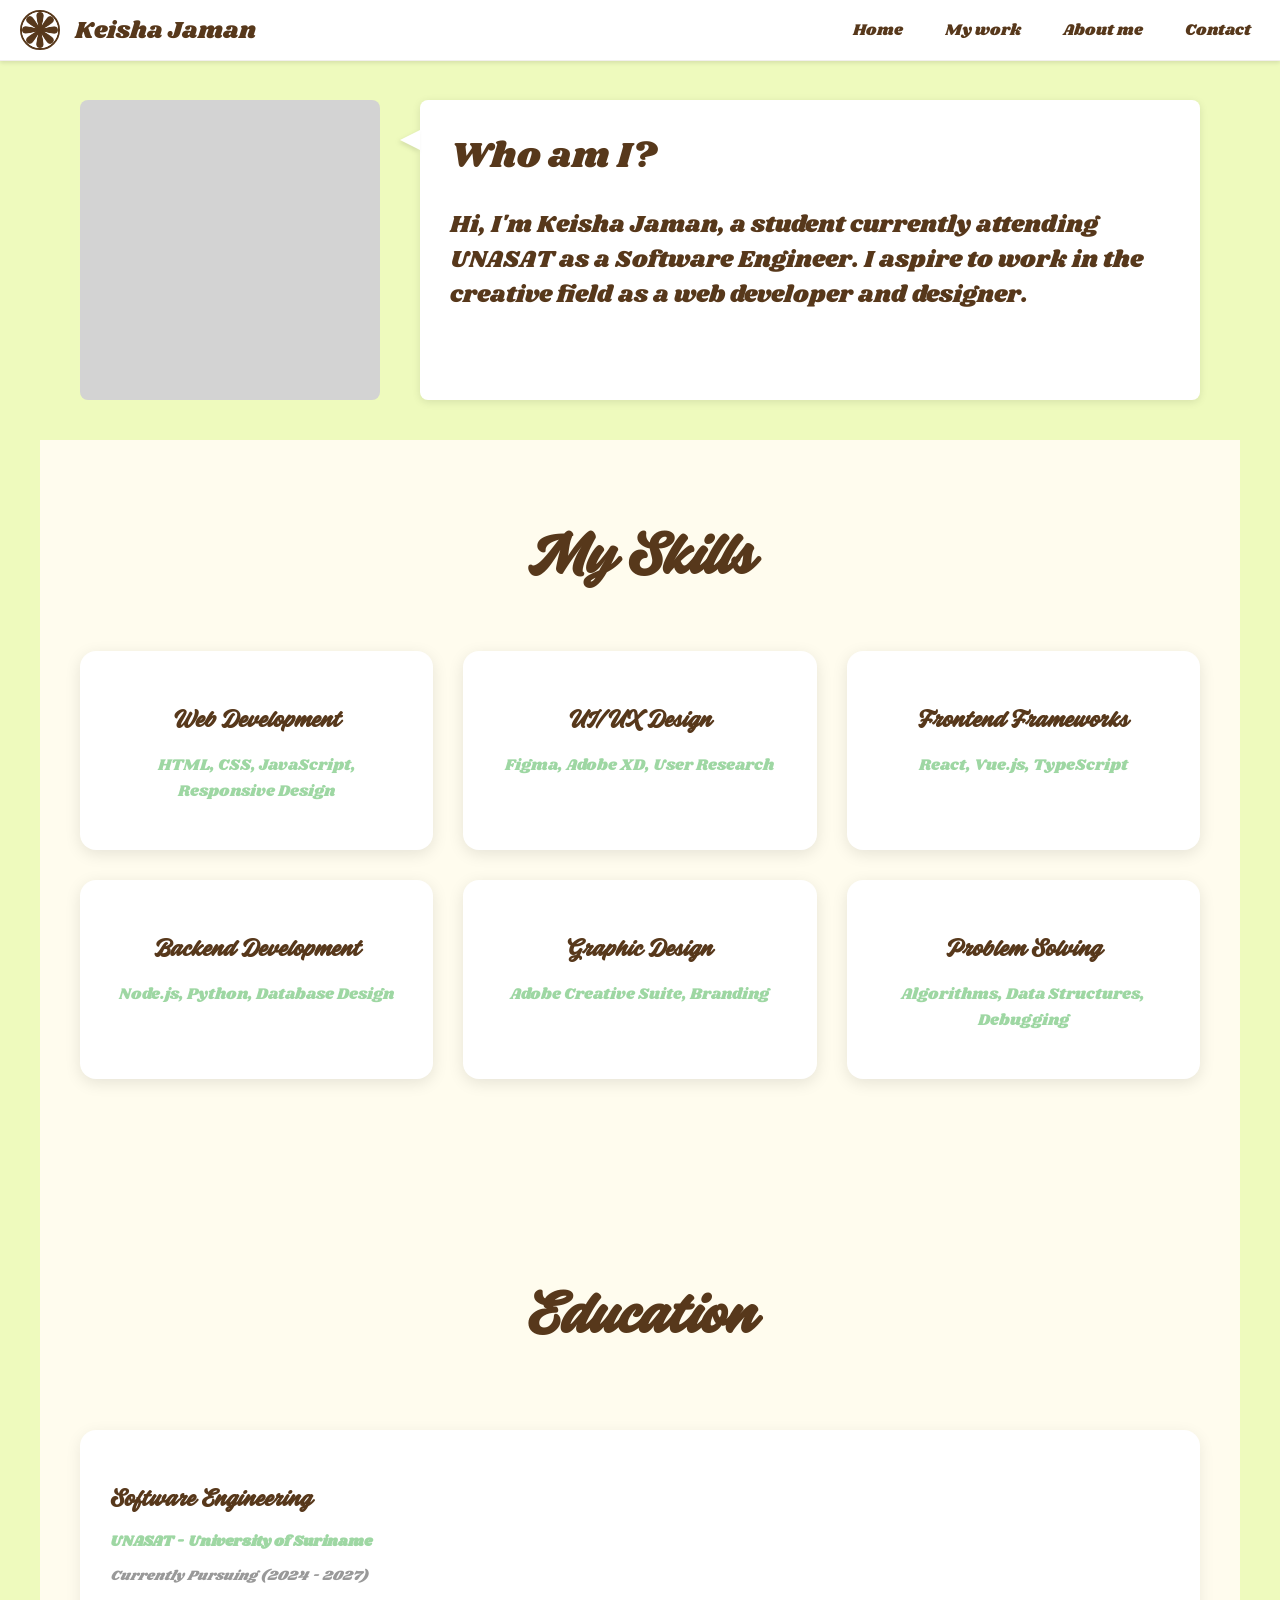
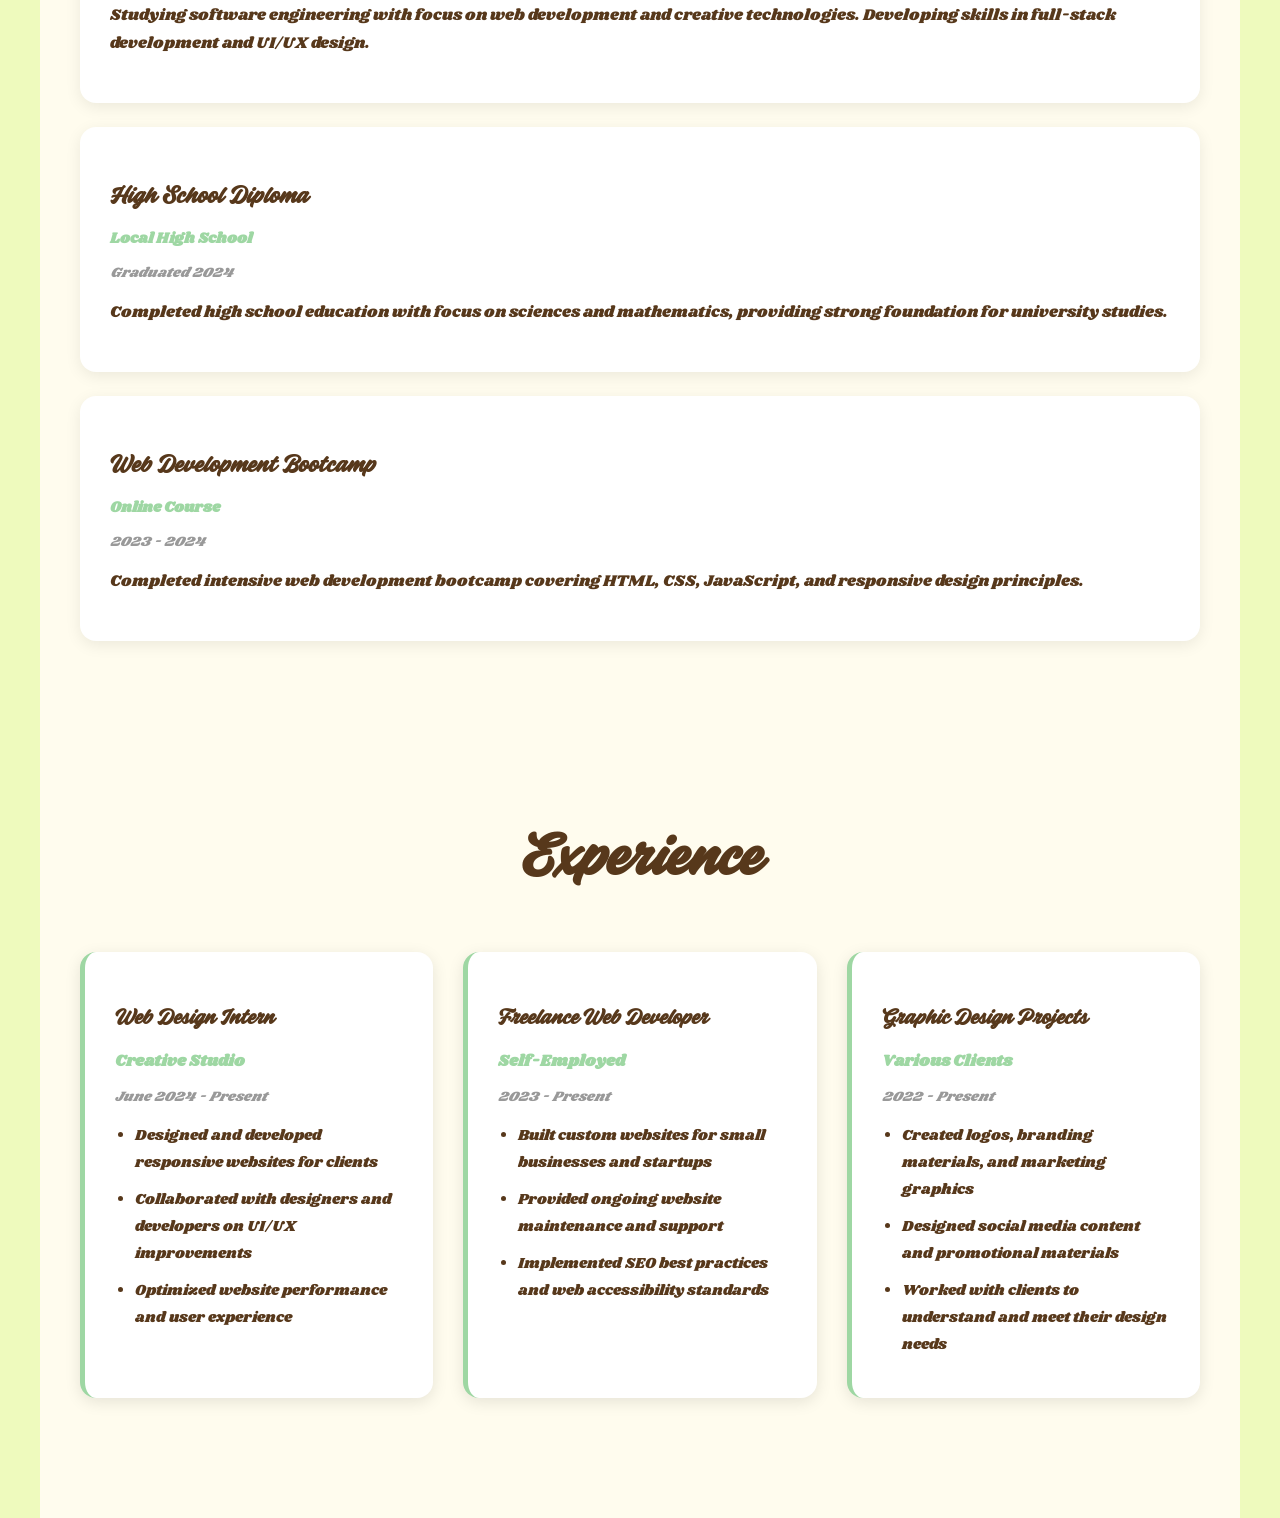
==== about.html @ 43ae3f3a "webchanges" ====
<!DOCTYPE html>
<!-- Declares this as an HTML5 document -->

<html lang="en">
  <!-- Main HTML element with language set to English -->
  <head>
    <!-- Head section: Contains metadata and links to external resources -->
    <meta charset="UTF-8" />
    <!-- Sets character encoding to UTF-8 for proper text display -->
    <meta name="viewport" content="width=device-width, initial-scale=1.0" />
    <!-- Makes the page responsive on mobile devices -->
    <title>About me</title>
    <!-- Sets the page title shown in the browser tab -->
    <link rel="stylesheet" href="../css/main.css" />
    <!-- Links to the main CSS stylesheet for styling -->
    <link rel="stylesheet" href="../css/about.css" />
    <!-- Links to the about page CSS stylesheet for styling -->
    <link rel="preconnect" href="https://fonts.googleapis.com">
    <!-- Preconnects to Google Fonts for faster loading -->
    <link rel="preconnect" href="https://fonts.gstatic.com" crossorigin>
    <!-- Preconnects to Google Fonts CDN -->
    <link href="https://fonts.googleapis.com/css2?family=Shrikhand&display=swap" rel="stylesheet">
    <!-- Imports Google Fonts for custom typography -->
    <link rel="preload" as="font" href="../font/Fineday/Fineday/Fineday-StyleOne.ttf" type="font/ttf" crossorigin>
  </head>

  <body>
    <!-- Main content area of the page -->
    <header>
      <!-- Navigation header that stays at the top of all pages -->
      <div class="header-content">
        <!-- Container for profile image and name -->
        <img src="../img/logo (2).png" alt="Profile" class="header-image" />
        <!-- Profile picture (placeholder - add your image src) -->
        <div class="header-text">Keisha Jaman</div>
        <!-- Your name displayed in the header -->
      </div>
      <nav class="header-buttons">
        <!-- Navigation menu with clickable buttons -->
        <button>Home</button>
        <!-- Links to the home page -->
        <button>My work</button>
        <!-- Links to the portfolio/work page -->
        <button>About me</button>
        <!-- Links to the about page -->
        <button>Contact</button>
        <!-- Links to the contact page -->
      </nav>
    </header>
    <!-- Main about content area -->
    <div class="about-container">
      <div class="about-picture-placeholder"></div>
      <div class="about-text-block">
        <div class="About-text">Who am I?</div>
        <p>Hi, I'm Keisha Jaman, a student currently attending UNASAT as a Software Engineer. I aspire to work in the creative field as a web developer and designer.</p>
      </div>
    </div>

    <!-- Skills Section -->
    <div class="section-container">
      <div class="section-title">My Skills</div>
      <div class="skills-grid">
        <div class="skill-card">
          <h3 class="skill-name">Web Development</h3>
          <p class="skill-description">HTML, CSS, JavaScript, Responsive Design</p>
        </div>
        <div class="skill-card">
          <h3 class="skill-name">UI/UX Design</h3>
          <p class="skill-description">Figma, Adobe XD, User Research</p>
        </div>
        <div class="skill-card">
          <h3 class="skill-name">Frontend Frameworks</h3>
          <p class="skill-description">React, Vue.js, TypeScript</p>
        </div>
        <div class="skill-card">
          <h3 class="skill-name">Backend Development</h3>
          <p class="skill-description">Node.js, Python, Database Design</p>
        </div>
        <div class="skill-card">
          <h3 class="skill-name">Graphic Design</h3>
          <p class="skill-description">Adobe Creative Suite, Branding</p>
        </div>
        <div class="skill-card">
          <h3 class="skill-name">Problem Solving</h3>
          <p class="skill-description">Algorithms, Data Structures, Debugging</p>
        </div>
      </div>
    </div>

    <!-- Education Section -->
    <div class="section-container">
      <div class="section-title">Education</div>
      <div class="timeline">
        <div class="timeline-item">
          <div class="timeline-marker"></div>
          <div class="timeline-content">
            <h3 class="timeline-title">Software Engineering</h3>
            <p class="timeline-institution">UNASAT - University of Suriname</p>
            <p class="timeline-date">Currently Pursuing (2024 - 2027)</p>
            <p class="timeline-description">Studying software engineering with focus on web development and creative technologies. Developing skills in full-stack development and UI/UX design.</p>
          </div>
        </div>

        <div class="timeline-item">
          <div class="timeline-marker"></div>
          <div class="timeline-content">
            <h3 class="timeline-title">High School Diploma</h3>
            <p class="timeline-institution">Local High School</p>
            <p class="timeline-date">Graduated 2024</p>
            <p class="timeline-description">Completed high school education with focus on sciences and mathematics, providing strong foundation for university studies.</p>
          </div>
        </div>

        <div class="timeline-item">
          <div class="timeline-marker"></div>
          <div class="timeline-content">
            <h3 class="timeline-title">Web Development Bootcamp</h3>
            <p class="timeline-institution">Online Course</p>
            <p class="timeline-date">2023 - 2024</p>
            <p class="timeline-description">Completed intensive web development bootcamp covering HTML, CSS, JavaScript, and responsive design principles.</p>
          </div>
        </div>
      </div>
    </div>

    <!-- Experience Section -->
    <div class="section-container">
      <div class="section-title">Experience</div>
      <div class="experience-grid">
        <div class="experience-card">
          <h3 class="exp-title">Web Design Intern</h3>
          <p class="exp-company">Creative Studio</p>
          <p class="exp-date">June 2024 - Present</p>
          <ul class="exp-responsibilities">
            <li>Designed and developed responsive websites for clients</li>
            <li>Collaborated with designers and developers on UI/UX improvements</li>
            <li>Optimized website performance and user experience</li>
          </ul>
        </div>

        <div class="experience-card">
          <h3 class="exp-title">Freelance Web Developer</h3>
          <p class="exp-company">Self-Employed</p>
          <p class="exp-date">2023 - Present</p>
          <ul class="exp-responsibilities">
            <li>Built custom websites for small businesses and startups</li>
            <li>Provided ongoing website maintenance and support</li>
            <li>Implemented SEO best practices and web accessibility standards</li>
          </ul>
        </div>

        <div class="experience-card">
          <h3 class="exp-title">Graphic Design Projects</h3>
          <p class="exp-company">Various Clients</p>
          <p class="exp-date">2022 - Present</p>
          <ul class="exp-responsibilities">
            <li>Created logos, branding materials, and marketing graphics</li>
            <li>Designed social media content and promotional materials</li>
            <li>Worked with clients to understand and meet their design needs</li>
          </ul>
        </div>
      </div>
    </div>
  </body>
  <!-- End of page content -->

  <script src="js/navigation.js"></script>
  <script src="js/about.js"></script>
  <!-- Links to JavaScript file that handles button navigation -->
</html>
---- css/main.css ----
﻿@font-face {
  font-family: "Fineday Style One";
  src: url("../font/Fineday/Fineday/Fineday-StyleOne.ttf") format("truetype");
  font-weight: normal;
  font-style: normal;
}


:root {
  --bg: #fffcee;
  --surface: #ffffff;
  --primary: #57381b;
  --primary-soft: #9ed7a3;
  --accent: #ffd8d8;
  --text: #2b2d2b;
  --muted: #6a5a4b;
}

* {
  box-sizing: border-box;
}

html {
  scroll-behavior: smooth;
}

body {
  margin: 0;
  font-family: "Shrikhand", serif;
  background: var(--bg);
  color: var(--text);
}

img {
  max-width: 100%;
  display: block;
}

a {
  color: inherit;
}

button,
.hero-button {
  font: inherit;
}

/* Header Styles */
header {
  position: fixed;
  top: 0;
  left: 0;
  width: 100%;
  padding: 18px 32px;
  display: flex;
  justify-content: space-between;
  align-items: center;
  background: rgba(255, 255, 255, 0.96);
  border-bottom: 1px solid rgba(87, 56, 27, 0.08);
  z-index: 100;
}

.header-content {
  display: flex;
  align-items: center;
  gap: 16px;
}

.header-image {
  width: 40px;
  height: 40px;
  border-radius: 50%;
  object-fit: cover;
  border: 2px solid var(--primary);
}

.header-text {
  font-family: "Shrikhand", serif;
  font-size: 28px;
  color: var(--primary);
}

.header-buttons {
  display: flex;
  gap: 10px;
  flex-wrap: wrap;
}

.header-buttons button {
  background: transparent;
  color: var(--primary);
  border: 1px solid transparent;
  padding: 10px 18px;
  border-radius: 30px;
  cursor: pointer;
  transition: all 0.2s ease;
}

.header-buttons button:hover {
  background: var(--accent);
}

/* Hero Section Styles */
main {
  padding-top: 102px;
}

.hero-section {
  min-height: calc(100vh - 102px);
  display: grid;
  grid-template-columns: 1.3fr 0.9fr;
  gap: 44px;
  align-items: center;
  padding: 72px 40px 60px;
}

.hero-tag {
  display: inline-block;
  margin-bottom: 18px;
  color: var(--primary);
  letter-spacing: 1px;
  font-size: 17px;
}

.hero-title {
  font-family: "Fineday Style One", serif;
  font-size: clamp(3rem, 5vw, 5rem);
  margin: 0;
  line-height: 0.95;
  color: var(--primary);
}

.hero-description {
  max-width: 620px;
  margin: 24px 0 34px;
  font-size: 1.2rem;
  line-height: 1.8;
  color: var(--muted);
}

.hero-actions {
  display: flex;
  gap: 16px;
  flex-wrap: wrap;
}

.hero-button {
  border-radius: 999px;
  padding: 14px 28px;
  border: none;
  cursor: pointer;
  transition: transform 0.2s ease, background-color 0.2s ease;
}

.hero-button.primary {
  background: var(--primary);
  color: #fffcee;
}

.hero-button.secondary {
  background: transparent;
  color: var(--primary);
  border: 1px solid var(--primary);
}

.hero-button.tertiary {
  background: #fff;
  color: var(--primary);
  border: 1px solid rgba(87, 56, 27, 0.16);
}

.hero-button:hover {
  transform: translateY(-2px);
}

.hero-visual {
  display: flex;
  justify-content: center;
}

.hero-card {
  width: 100%;
  border-radius: 32px;
  overflow: hidden;
  box-shadow: 0 28px 60px rgba(87, 56, 27, 0.16);
  position: relative;
}

.hero-image {
  width: 100%;
  height: auto;
}

.hero-card-badge {
  position: absolute;
  bottom: 20px;
  left: 20px;
  background: rgba(255, 255, 255, 0.94);
  color: var(--primary);
  padding: 10px 16px;
  border-radius: 999px;
  font-weight: bold;
  box-shadow: 0 12px 30px rgba(87, 56, 27, 0.12);
}

/* Services Section Styles */
.services-section,
.about-preview,
.projects-section,
.cta-banner {
  padding: 80px 40px;
}

.section-heading {
  text-align: center;
  max-width: 760px;
  margin: 0 auto 40px;
}

.section-heading span {
  display: block;
  margin-bottom: 14px;
  letter-spacing: 1px;
  color: var(--primary);
  font-size: 14px;
}

.section-heading h2 {
  margin: 0;
  color: var(--primary);
  font-family: "Fineday Style One", serif;
  font-size: clamp(2.5rem, 4vw, 4rem);
}

.services-grid {
  display: grid;
  grid-template-columns: repeat(3, minmax(240px, 1fr));
  gap: 24px;
  max-width: 1120px;
  margin: 0 auto;
}

.service-card {
  background: var(--surface);
  padding: 34px 28px;
  border-radius: 28px;
  box-shadow: 0 18px 40px rgba(87, 56, 27, 0.12);
  display: grid;
  gap: 18px;
}

.service-icon {
  width: 54px;
  height: 54px;
  display: grid;
  place-items: center;
  background: var(--accent);
  border-radius: 18px;
  font-size: 1.5rem;
}

.service-card h3 {
  margin: 0;
  font-size: 1.45rem;
  color: var(--primary);
}

.service-card p {
  margin: 0;
  color: var(--muted);
  line-height: 1.75;
}

/* About Section Styles */
.about-preview {
  display: grid;
  grid-template-columns: 1fr 1fr;
  gap: 32px;
  align-items: center;
  max-width: 1200px;
  margin: 0 auto;
}

.about-panel {
  background: var(--primary-soft);
  border-radius: 32px;
  padding: 40px;
  box-shadow: 0 20px 40px rgba(87, 56, 27, 0.12);
  position: relative;
}

.about-panel::before {
  content: '';
  position: absolute;
  right: -20px;
  top: 30px;
  width: 0;
  height: 0;
  border-style: solid;
  border-width: 10px 0 10px 20px;
  border-color: transparent transparent transparent #9ed7a3;
  filter: drop-shadow(2px 2px 2px #0000001a);
}

.about-panel h2 {
  margin-top: 0;
  margin-bottom: 18px;
  font-size: 3rem;
  color: var(--primary);
}

.about-panel p {
  margin: 0 0 24px;
  color: var(--muted);
  line-height: 1.85;
}

.about-panel ul {
  margin: 0 0 28px;
  padding-left: 20px;
  color: var(--text);
}

.about-panel li {
  margin-bottom: 12px;
}

.about-image {
  min-height: 420px;
  border-radius: 32px;
  background: linear-gradient(135deg, rgba(255, 216, 216, 0.7), rgba(158, 215, 163, 0.7)), url("../img/portfolio (1).png") center/cover no-repeat;
  box-shadow: 0 20px 40px rgba(87, 56, 27, 0.16);
}

/* Projects Section Styles */
.projects-section {
  background: var(--accent);
}

.projects-slider-container {
  display: flex;
  align-items: center;
  justify-content: center;
  gap: 20px;
  flex-wrap: wrap;
  max-width: 980px;
  margin: 0 auto 24px;
}

.projects-slider {
  width: min(560px, 100%);
  min-height: 340px;
  border-radius: 28px;
  overflow: hidden;
  background: #fff;
  box-shadow: 0 24px 60px rgba(87, 56, 27, 0.14);
}

.project-slide {
  min-width: 100%;
  display: none;
  opacity: 0;
  transition: opacity 0.45s ease;
}

.project-slide.active {
  display: block;
  opacity: 1;
}

.project-square {
  height: 340px;
  display: grid;
  place-items: center;
  background: linear-gradient(135deg, #ffc6c6, #e6f7eb);
  color: var(--primary);
  font-family: "Shrikhand", serif;
  font-size: 2rem;
}

.projects-cta {
  margin: 0 auto;
  max-width: 760px;
  color: var(--primary);
  font-size: 1.1rem;
}

/* Contact Section Styles */
.cta-banner {
  background: linear-gradient(135deg, #fffcee, #ffd8d8);
  border-radius: 32px;
  display: flex;
  justify-content: space-between;
  align-items: center;
  gap: 24px;
  max-width: 1200px;
  margin: 0 auto;
  padding: 44px 40px;
}

.cta-banner h2 {
  margin: 0 0 10px;
  font-size: clamp(2rem, 2.8vw, 3.2rem);
}

.cta-banner p {
  margin: 0;
  color: var(--muted);
  max-width: 620px;
}

.slider-arrow {
  background-color: var(--primary);
  color: #fffcee;
  border: none;
  border-radius: 50%;
  width: 50px;
  height: 50px;
  font-size: 24px;
  cursor: pointer;
  display: flex;
  align-items: center;
  justify-content: center;
  transition: background-color 0.3s;
  flex-shrink: 0;
}

.slider-arrow:hover {
  background-color: #3d2a15;
}

.slider-arrow:disabled {
  background-color: rgba(87, 56, 27, 0.2);
  cursor: not-allowed;
}

@media (max-width: 980px) {
  .hero-section,
  .about-preview {
    grid-template-columns: 1fr;
  }

  .hero-section {
    padding: 60px 24px 40px;
  }

  .hero-copy {
    text-align: center;
  }

  .hero-actions {
    justify-content: center;
  }

  .header-buttons {
    justify-content: center;
  }

  .services-grid {
    grid-template-columns: 1fr;
  }

  .cta-banner {
    flex-direction: column;
    text-align: center;
  }
}

@media (max-width: 640px) {
  header {
    padding: 14px 20px;
  }

  .hero-title {
    font-size: 2.4rem;
  }

  .hero-description {
    font-size: 1rem;
  }

  .hero-button {
    width: 100%;
  }

  .cta-banner {
    padding: 30px 20px;
  }
}
---- css/about.css ----
/* Shrikhand font is imported from Google Fonts in the HTML */

/* Header */
body {
  background-color: #eefabd;
  background-size: cover;
  background-position: center;
}

header {
  display: flex;
  justify-content: space-between;
  align-items: center;
  padding: 10px 20px;
  background-color: #ffffff;
  box-shadow: 0 2px 4px #0000001a;
  width: 100%;
  position: fixed;
  top: 0%;
  left: 0%;
  z-index: 100;
}

.header-text {
  font-family: "Shrikhand", serif;
  font-size: 24px;
  font-weight: normal;
  color: #57381b;
}

.header-content {
  display: flex;
  align-items: center;
  gap: 15px;
}

.header-image {
  width: 40px;
  height: 40px;
  border-radius: 50%;
  object-fit: cover;
}

.header-buttons {
  display: flex;
  gap: 10px;
  position: fixed;
  right: 1%;
}

.header-buttons button {
  background-color: transparent;
  padding: 8px 16px;
  color: #57381b;
  border: none;
  border-radius: 4px;
  cursor: pointer;
  transition: background-color 0.3s;
}

.header-buttons button:hover {
  background-color: #FFD8D8;
}

/* About page styles */
.about-container {
  display: flex;
  gap: 40px;
  padding: 100px 40px 40px 40px;
  max-width: 1200px;
  margin: 0 auto;
  align-items: flex-start;
}

.about-picture-placeholder {
  width: 300px;
  height: 300px;
  background-color: #d3d3d3;
  border-radius: 8px;
  flex-shrink: 0;
}

.about-text-block {
  flex: 1;
  background-color: #ffffff;
  padding: 30px;
  border-radius: 8px;
  box-shadow: 0 2px 8px #0000001a;
  min-height: 300px;
  position: relative;
}

.about-text-block::before {
  content: '';
  position: absolute;
  left: -20px;
  top: 30px;
  width: 0;
  height: 0;
  border-style: solid;
  border-width: 10px 20px 10px 0;
  border-color: transparent #ffffff transparent transparent;
  filter: drop-shadow(-2px 2px 2px #0000001a);
}

.About-text {
  font-family: "Shrikhand", serif;
  font-size: 36px;
  font-weight: normal;
  color: #57381b;
  margin-bottom: 10px;
}

.about-text-block {
  font-family: "Shrikhand", serif;
  color: #57381b;
  font-size: 24px;
}

/* Section Container Styles */
.section-container {
  padding: 80px 40px;
  background-color: #fffcee;
  max-width: 1200px;
  margin: 0 auto;
}

.section-title {
  font-family: "Fineday Style One", serif;
  font-size: 60px;
  font-weight: bold;
  color: #57381b;
  text-align: center;
  margin-bottom: 50px;
}

/* Skills Section Styles */
.skills-grid {
  display: grid;
  grid-template-columns: repeat(auto-fit, minmax(280px, 1fr));
  gap: 30px;
  margin-bottom: 40px;
}

.skill-card {
  background-color: #ffffff;
  padding: 30px;
  border-radius: 16px;
  box-shadow: 0 4px 16px rgba(0, 0, 0, 0.1);
  transition: all 0.3s ease;
  text-align: center;
}

.skill-card:hover {
  transform: translateY(-8px);
  box-shadow: 0 8px 24px rgba(0, 0, 0, 0.15);
  background: linear-gradient(135deg, #ffffff 0%, #f9f5f0 100%);
}

.skill-name {
  font-family: "Fineday Style One", serif;
  font-size: 24px;
  font-weight: bold;
  color: #57381b;
  margin-bottom: 12px;
}

.skill-description {
  font-family: "Shrikhand", serif;
  font-size: 16px;
  color: #9ed7a3;
  line-height: 1.6;
}

/* Education Section - Simple Cards */
.timeline {
  display: flex;
  flex-direction: column;
  gap: 24px;
  padding: 20px 0;
}

.timeline-item {
  margin: 0;
  position: static;
}

.timeline::before,
.timeline-marker {
  display: none;
}

.timeline-content {
  background-color: #ffffff;
  padding: 30px;
  border-radius: 16px;
  box-shadow: 0 4px 16px rgba(0, 0, 0, 0.08);
  transition: box-shadow 0.3s ease;
  width: 100%;
}

.timeline-content:hover {
  box-shadow: 0 8px 24px rgba(0, 0, 0, 0.12);
}

.timeline-title {
  font-family: "Fineday Style One", serif;
  font-size: 24px;
  font-weight: bold;
  color: #57381b;
  margin-bottom: 10px;
}

.timeline-institution {
  font-family: "Shrikhand", serif;
  font-size: 15px;
  color: #9ed7a3;
  font-weight: bold;
  margin-bottom: 8px;
}

.timeline-date {
  font-family: "Shrikhand", serif;
  font-size: 14px;
  color: #999;
  margin-bottom: 12px;
  font-style: italic;
}

.timeline-description {
  font-family: "Shrikhand", serif;
  font-size: 16px;
  color: #57381b;
  line-height: 1.7;
}

/* Experience Section - Grid */
.experience-grid {
  display: grid;
  grid-template-columns: repeat(auto-fit, minmax(320px, 1fr));
  gap: 30px;
  margin-bottom: 40px;
}

.experience-card {
  background-color: #ffffff;
  padding: 30px;
  border-radius: 16px;
  box-shadow: 0 4px 16px rgba(0, 0, 0, 0.1);
  transition: all 0.3s ease;
  border-left: 5px solid #9ed7a3;
}

.experience-card:hover {
  transform: translateY(-8px);
  box-shadow: 0 8px 24px rgba(0, 0, 0, 0.15);
}

.exp-title {
  font-family: "Fineday Style One", serif;
  font-size: 22px;
  font-weight: bold;
  color: #57381b;
  margin-bottom: 5px;
}

.exp-company {
  font-family: "Shrikhand", serif;
  font-size: 16px;
  color: #9ed7a3;
  font-weight: bold;
  margin-bottom: 5px;
}

.exp-date {
  font-family: "Shrikhand", serif;
  font-size: 14px;
  color: #999;
  margin-bottom: 15px;
  font-style: italic;
}

.exp-responsibilities {
  font-family: "Shrikhand", serif;
  font-size: 15px;
  color: #57381b;
  line-height: 1.8;
  margin: 0;
  padding-left: 20px;
}

.exp-responsibilities li {
  margin-bottom: 10px;
}

/* Responsive Design */
@media (max-width: 1024px) {
  .section-container {
    padding: 60px 30px;
  }

  .section-title {
    font-size: 48px;
    margin-bottom: 40px;
  }

  .skills-grid {
    grid-template-columns: repeat(2, 1fr);
    gap: 25px;
  }

  .timeline::before,
  .timeline-marker {
    display: none;
  }

  .timeline-item,
  .timeline-item:nth-child(odd) .timeline-content,
  .timeline-item:nth-child(even) .timeline-content {
    width: 100% !important;
    margin: 0 !important;
    text-align: left !important;
  }
}

@media (max-width: 768px) {
  .section-container {
    padding: 50px 20px;
  }

  .section-title {
    font-size: 40px;
    margin-bottom: 30px;
  }

  .skills-grid {
    grid-template-columns: 1fr;
    gap: 20px;
  }

  .skill-card {
    padding: 20px;
  }

  .skill-name {
    font-size: 20px;
  }

  .skill-description {
    font-size: 14px;
  }

  .timeline::before {
    left: 15px;
  }

  .timeline-item:nth-child(odd) .timeline-content,
  .timeline-item:nth-child(even) .timeline-content {
    width: calc(100% - 60px);
    margin-left: 60px !important;
  }

  .timeline-marker {
    left: 15px;
    width: 16px;
    height: 16px;
    border-width: 3px;
  }

  .timeline-content {
    padding: 15px;
  }

  .timeline-title {
    font-size: 18px;
  }

  .timeline-institution {
    font-size: 14px;
  }

  .timeline-date {
    font-size: 12px;
  }

  .timeline-description {
    font-size: 14px;
  }

  .experience-grid {
    grid-template-columns: 1fr;
    gap: 20px;
  }

  .experience-card {
    padding: 20px;
    border-left-width: 4px;
  }

  .exp-title {
    font-size: 18px;
  }

  .exp-company {
    font-size: 14px;
  }

  .exp-date {
    font-size: 12px;
  }

  .exp-responsibilities {
    font-size: 14px;
  }
}

@media (max-width: 480px) {
  .about-container {
    flex-direction: column;
    gap: 20px;
    padding: 80px 15px 30px;
  }

  .about-picture-placeholder {
    width: 100%;
    height: 200px;
  }

  .section-container {
    padding: 40px 15px;
  }

  .section-title {
    font-size: 32px;
    margin-bottom: 25px;
  }

  .skills-grid {
    grid-template-columns: 1fr;
    gap: 15px;
  }

  .skill-card {
    padding: 15px;
  }

  .About-text {
    font-size: 28px;
  }
}
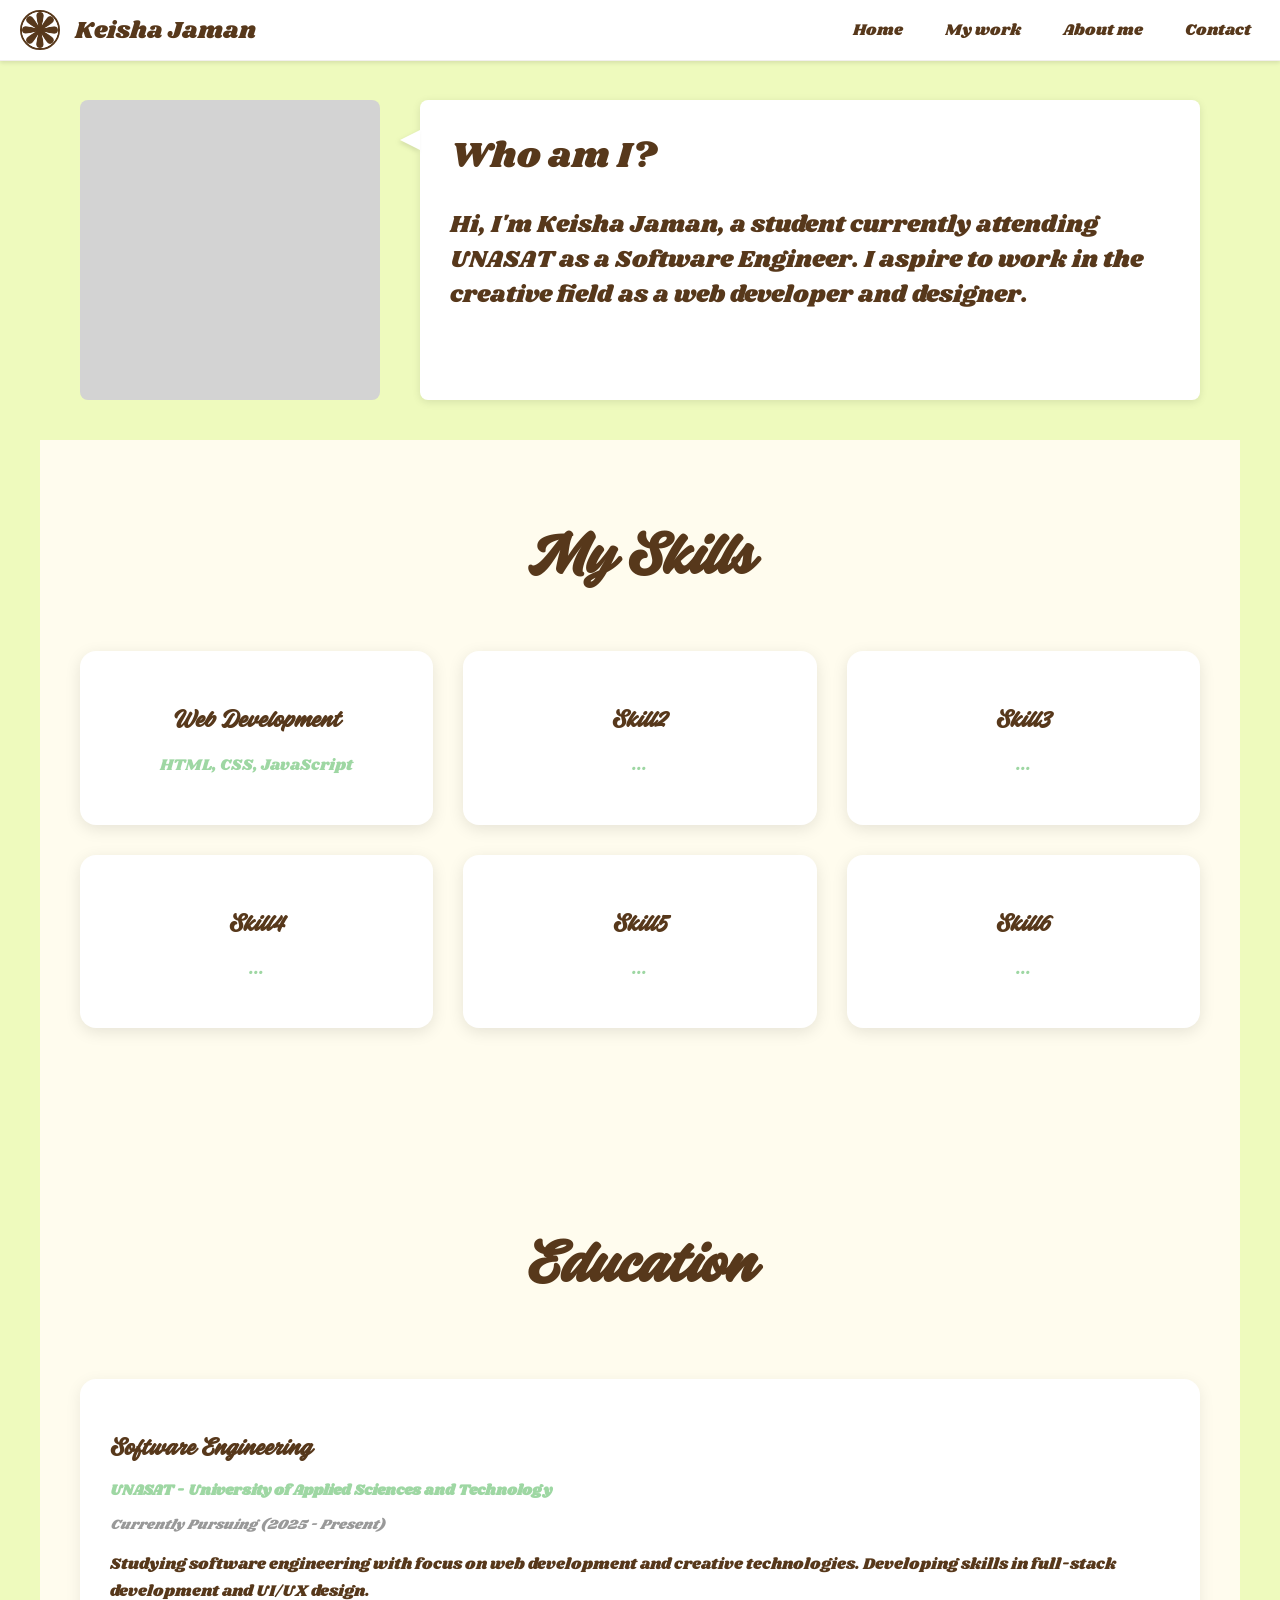
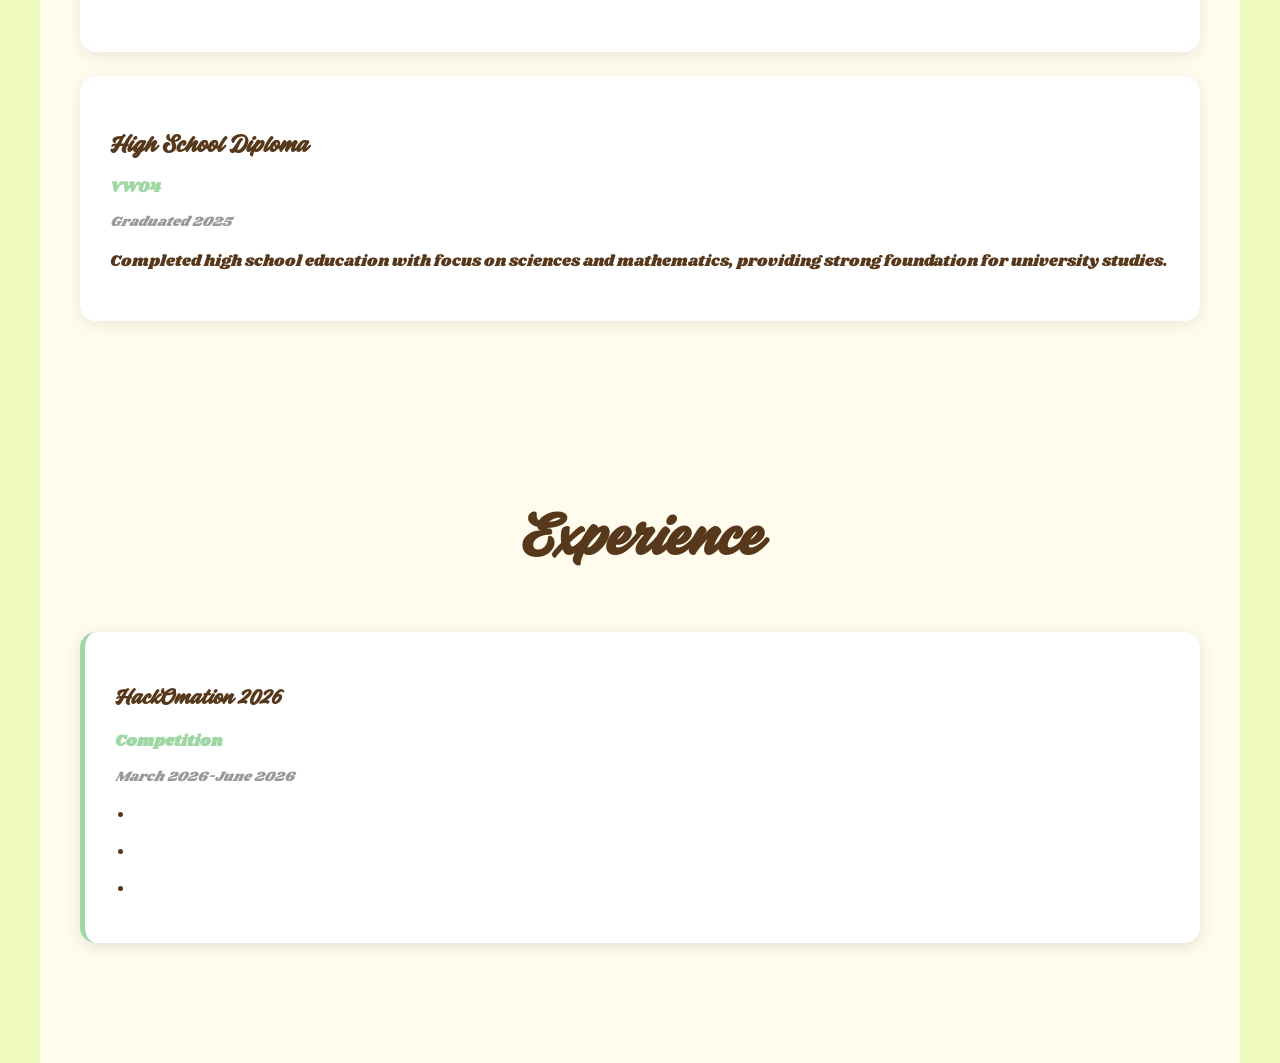
==== commit b3899e29: "new chnage" ====
--- a/about.html
+++ b/about.html
@@ -62,32 +62,32 @@
       <div class="skills-grid">
         <div class="skill-card">
           <h3 class="skill-name">Web Development</h3>
-          <p class="skill-description">HTML, CSS, JavaScript, Responsive Design</p>
+          <p class="skill-description">HTML, CSS, JavaScript</p>
         </div>
         <div class="skill-card">
-          <h3 class="skill-name">UI/UX Design</h3>
-          <p class="skill-description">Figma, Adobe XD, User Research</p>
+          <h3 class="skill-name">Skill2</h3>
+          <p class="skill-description">...</p>
         </div>
         <div class="skill-card">
-          <h3 class="skill-name">Frontend Frameworks</h3>
-          <p class="skill-description">React, Vue.js, TypeScript</p>
+          <h3 class="skill-name">Skill3</h3>
+          <p class="skill-description">...</p>
         </div>
         <div class="skill-card">
-          <h3 class="skill-name">Backend Development</h3>
-          <p class="skill-description">Node.js, Python, Database Design</p>
+          <h3 class="skill-name">Skill4</h3>
+          <p class="skill-description">...</p>
         </div>
         <div class="skill-card">
-          <h3 class="skill-name">Graphic Design</h3>
-          <p class="skill-description">Adobe Creative Suite, Branding</p>
+          <h3 class="skill-name">Skill5</h3>
+          <p class="skill-description">...</p>
         </div>
         <div class="skill-card">
-          <h3 class="skill-name">Problem Solving</h3>
-          <p class="skill-description">Algorithms, Data Structures, Debugging</p>
+          <h3 class="skill-name">Skill6</h3>
+          <p class="skill-description">...</p>
         </div>
       </div>
     </div>
-
-    <!-- Education Section -->
+   
+<!-- Education Section -->
     <div class="section-container">
       <div class="section-title">Education</div>
       <div class="timeline">
@@ -95,8 +95,8 @@
           <div class="timeline-marker"></div>
           <div class="timeline-content">
             <h3 class="timeline-title">Software Engineering</h3>
-            <p class="timeline-institution">UNASAT - University of Suriname</p>
-            <p class="timeline-date">Currently Pursuing (2024 - 2027)</p>
+            <p class="timeline-institution">UNASAT - University of Applied Sciences and Technology</p>
+            <p class="timeline-date">Currently Pursuing (2025 - Present)</p>
             <p class="timeline-description">Studying software engineering with focus on web development and creative technologies. Developing skills in full-stack development and UI/UX design.</p>
           </div>
         </div>
@@ -105,20 +105,11 @@
           <div class="timeline-marker"></div>
           <div class="timeline-content">
             <h3 class="timeline-title">High School Diploma</h3>
-            <p class="timeline-institution">Local High School</p>
-            <p class="timeline-date">Graduated 2024</p>
+            <p class="timeline-institution">VWO4</p>
+            <p class="timeline-date">Graduated 2025</p>
             <p class="timeline-description">Completed high school education with focus on sciences and mathematics, providing strong foundation for university studies.</p>
           </div>
         </div>
-
-        <div class="timeline-item">
-          <div class="timeline-marker"></div>
-          <div class="timeline-content">
-            <h3 class="timeline-title">Web Development Bootcamp</h3>
-            <p class="timeline-institution">Online Course</p>
-            <p class="timeline-date">2023 - 2024</p>
-            <p class="timeline-description">Completed intensive web development bootcamp covering HTML, CSS, JavaScript, and responsive design principles.</p>
-          </div>
         </div>
       </div>
     </div>
@@ -128,16 +119,16 @@
       <div class="section-title">Experience</div>
       <div class="experience-grid">
         <div class="experience-card">
-          <h3 class="exp-title">Web Design Intern</h3>
-          <p class="exp-company">Creative Studio</p>
-          <p class="exp-date">June 2024 - Present</p>
+          <h3 class="exp-title">HackOmation 2026</h3>
+          <p class="exp-company">Competition</p>
+          <p class="exp-date">March 2026-June 2026</p>
           <ul class="exp-responsibilities">
-            <li>Designed and developed responsive websites for clients</li>
-            <li>Collaborated with designers and developers on UI/UX improvements</li>
-            <li>Optimized website performance and user experience</li>
+            <li></li>
+            <li></li>
+            <li></li>
           </ul>
         </div>
-
+<!---Uncomment when you have experience to add
         <div class="experience-card">
           <h3 class="exp-title">Freelance Web Developer</h3>
           <p class="exp-company">Self-Employed</p>
@@ -159,6 +150,7 @@
             <li>Worked with clients to understand and meet their design needs</li>
           </ul>
         </div>
+        --->
       </div>
     </div>
   </body>
--- a/css/main.css
+++ b/css/main.css
@@ -222,7 +222,7 @@
   margin-bottom: 14px;
   letter-spacing: 1px;
   color: var(--primary);
-  font-size: 14px;
+  font-size: 20px;
 }
 
 .section-heading h2 {
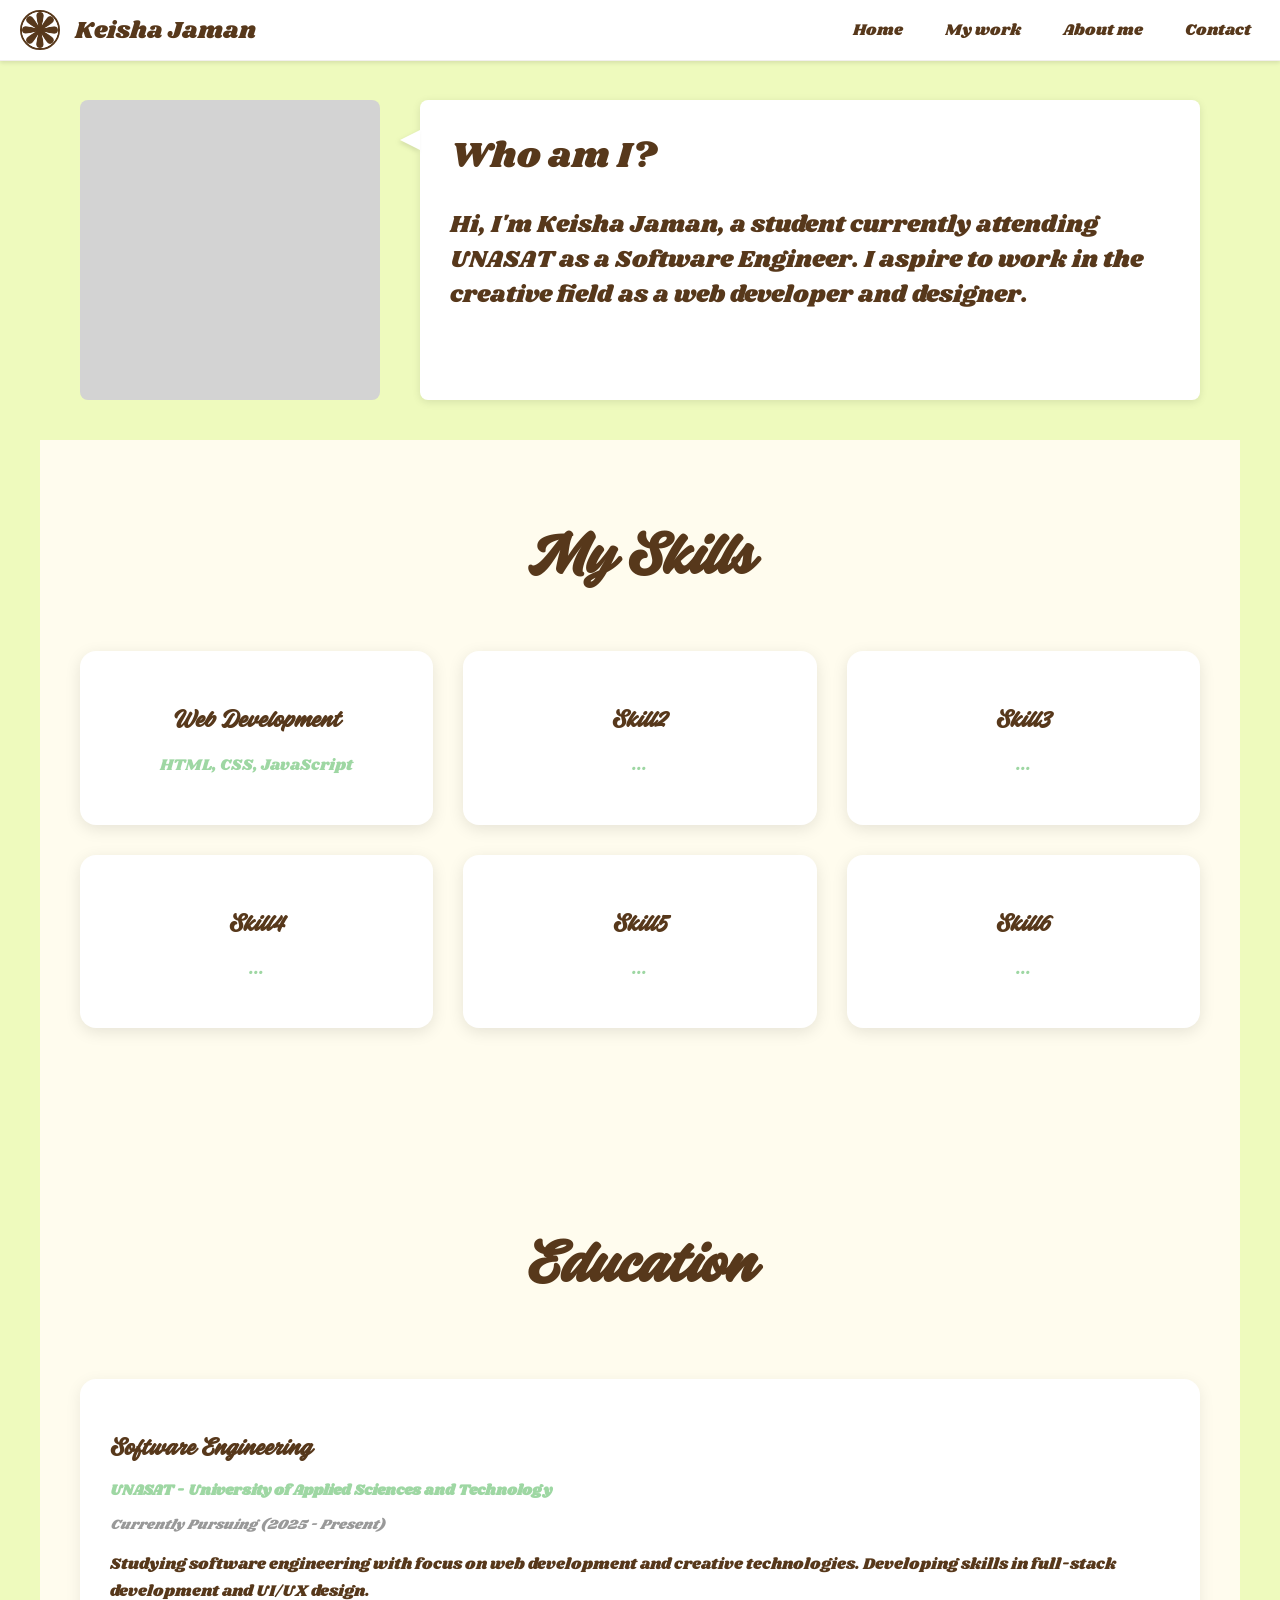
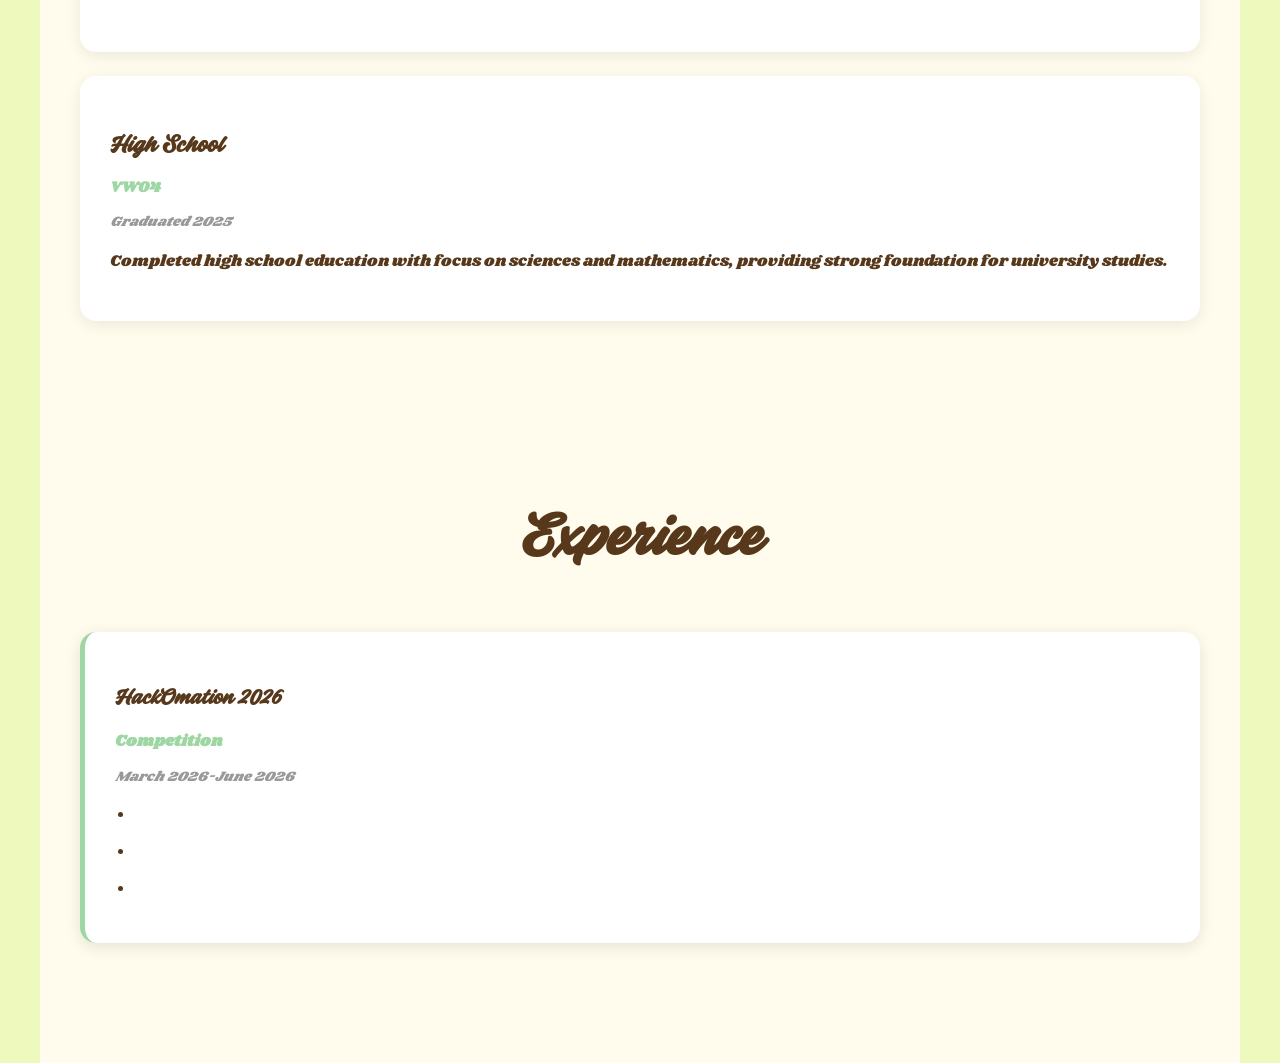
==== commit b9c93a93: "new changes" ====
--- a/about.html
+++ b/about.html
@@ -11,9 +11,9 @@
     <!-- Makes the page responsive on mobile devices -->
     <title>About me</title>
     <!-- Sets the page title shown in the browser tab -->
-    <link rel="stylesheet" href="../css/main.css" />
+    <link rel="stylesheet" href="css/main.css" />
     <!-- Links to the main CSS stylesheet for styling -->
-    <link rel="stylesheet" href="../css/about.css" />
+    <link rel="stylesheet" href="css/about.css" />
     <!-- Links to the about page CSS stylesheet for styling -->
     <link rel="preconnect" href="https://fonts.googleapis.com">
     <!-- Preconnects to Google Fonts for faster loading -->
@@ -104,7 +104,7 @@
         <div class="timeline-item">
           <div class="timeline-marker"></div>
           <div class="timeline-content">
-            <h3 class="timeline-title">High School Diploma</h3>
+            <h3 class="timeline-title">High School</h3>
             <p class="timeline-institution">VWO4</p>
             <p class="timeline-date">Graduated 2025</p>
             <p class="timeline-description">Completed high school education with focus on sciences and mathematics, providing strong foundation for university studies.</p>
